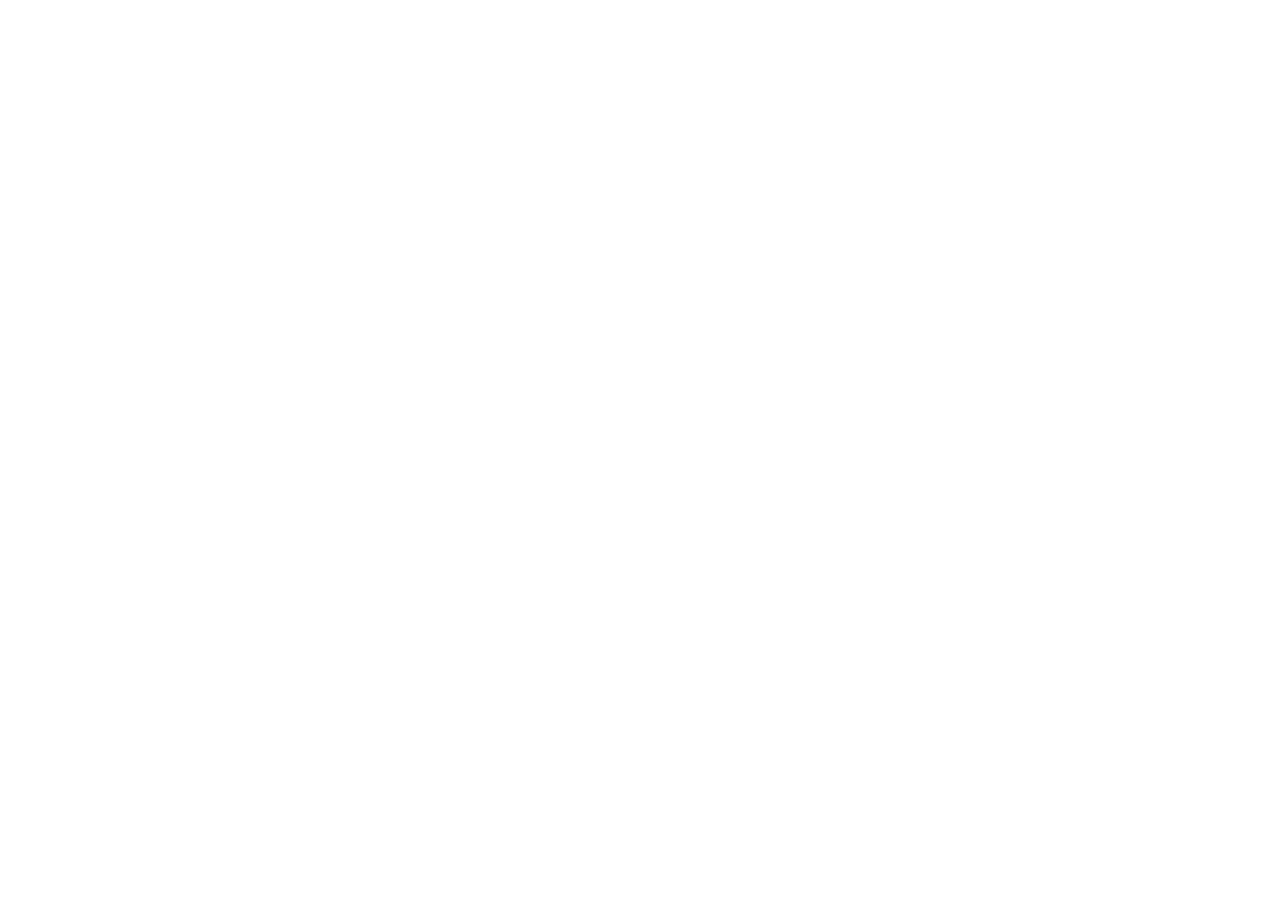
==== modal_window/pop_up.html @ 506980aa "2024/10/04" ====
<!DOCTYPE html>
<html lang="en">
<head>
    <meta charset="UTF-8">
    <meta name="viewport" content="width=device-width, initial-scale=1.0">
    <link rel="stylesheet" href="css/pop_up.css">
    <title>Pop up</title>
</head>
<body>
    

    <script src="js/pop_up.js"></script>
</body>
</html>
---- modal_window/css/pop_up.css ----
* {
  padding: 0px;
  margin: 0px;
  border: 0px;
}

*,
*::before,
*::after {
  -webkit-box-sizing: border-box;
          box-sizing: border-box;
}

*::before,
*::after {
  display: inline-block;
}

html,
body {
  height: 100%;
}

body {
  color: #000;
  line-height: 1;
  font-family: "Helvetica Neue", Helvetica, Arial;
  font-size: 16;
  -ms-text-size-adjust: 100%;
  -moz-text-size-adjust: 100%;
  -webkit-text-size-adjust: 100%;
  -webkit-font-smoothing: antialiased;
  -moz-osx-font-smoothing: grayscale;
}

input,
button,
textarea {
  font-family: "Helvetica Neue", Helvetica, Arial;
  font-size: inherit;
  line-height: inherit;
  color: inherit;
  background-color: transparent;
}

input,
textarea {
  width: 100%;
}

button,
select,
option {
  cursor: pointer;
}

a {
  display: inline-block;
  color: inherit;
  text-decoration: none;
}

ul li {
  list-style: none;
}

img {
  vertical-align: top;
}

h1,
h2,
h3,
h4,
h5,
h6 {
  font-weight: inherit;
  font-size: inherit;
}

[class*=__row] {
  max-width: 80rem;
  margin: 0 auto;
  padding: 0 0.9375rem;
}/*# sourceMappingURL=pop_up.css.map */
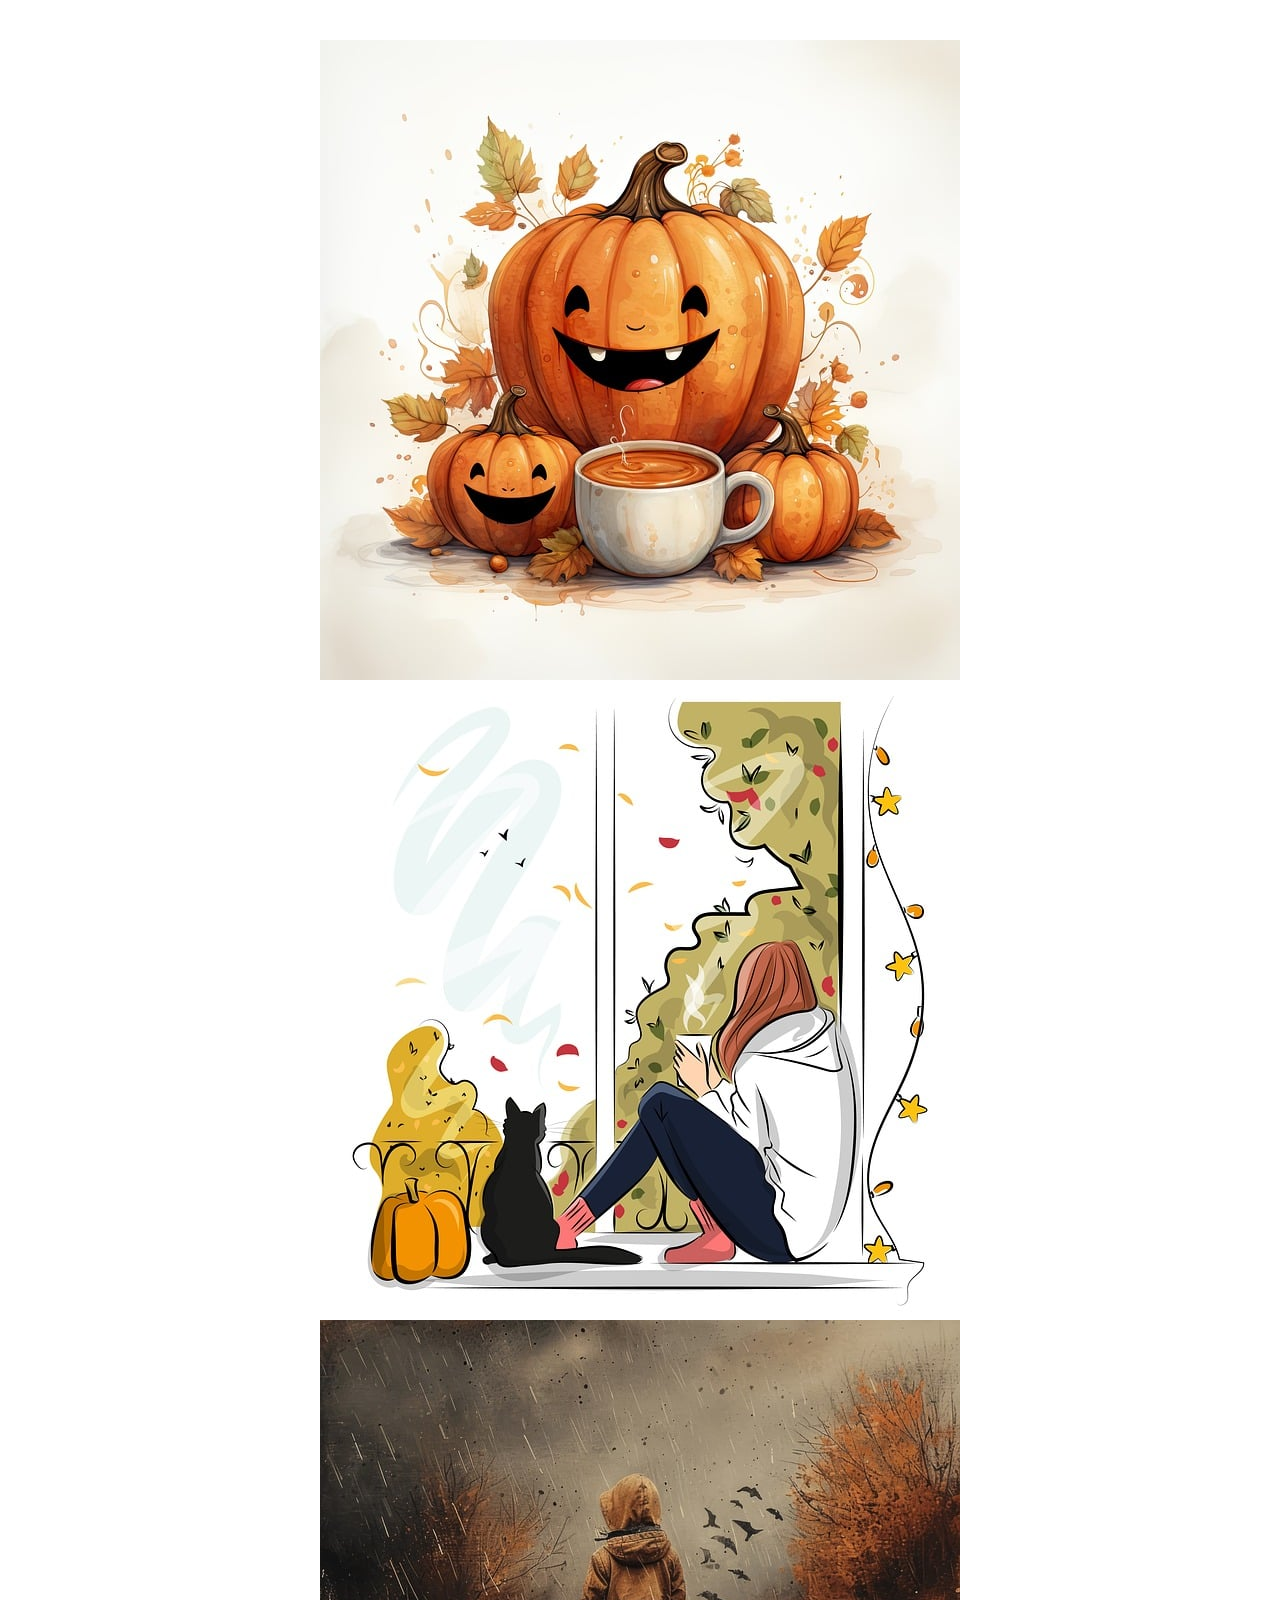
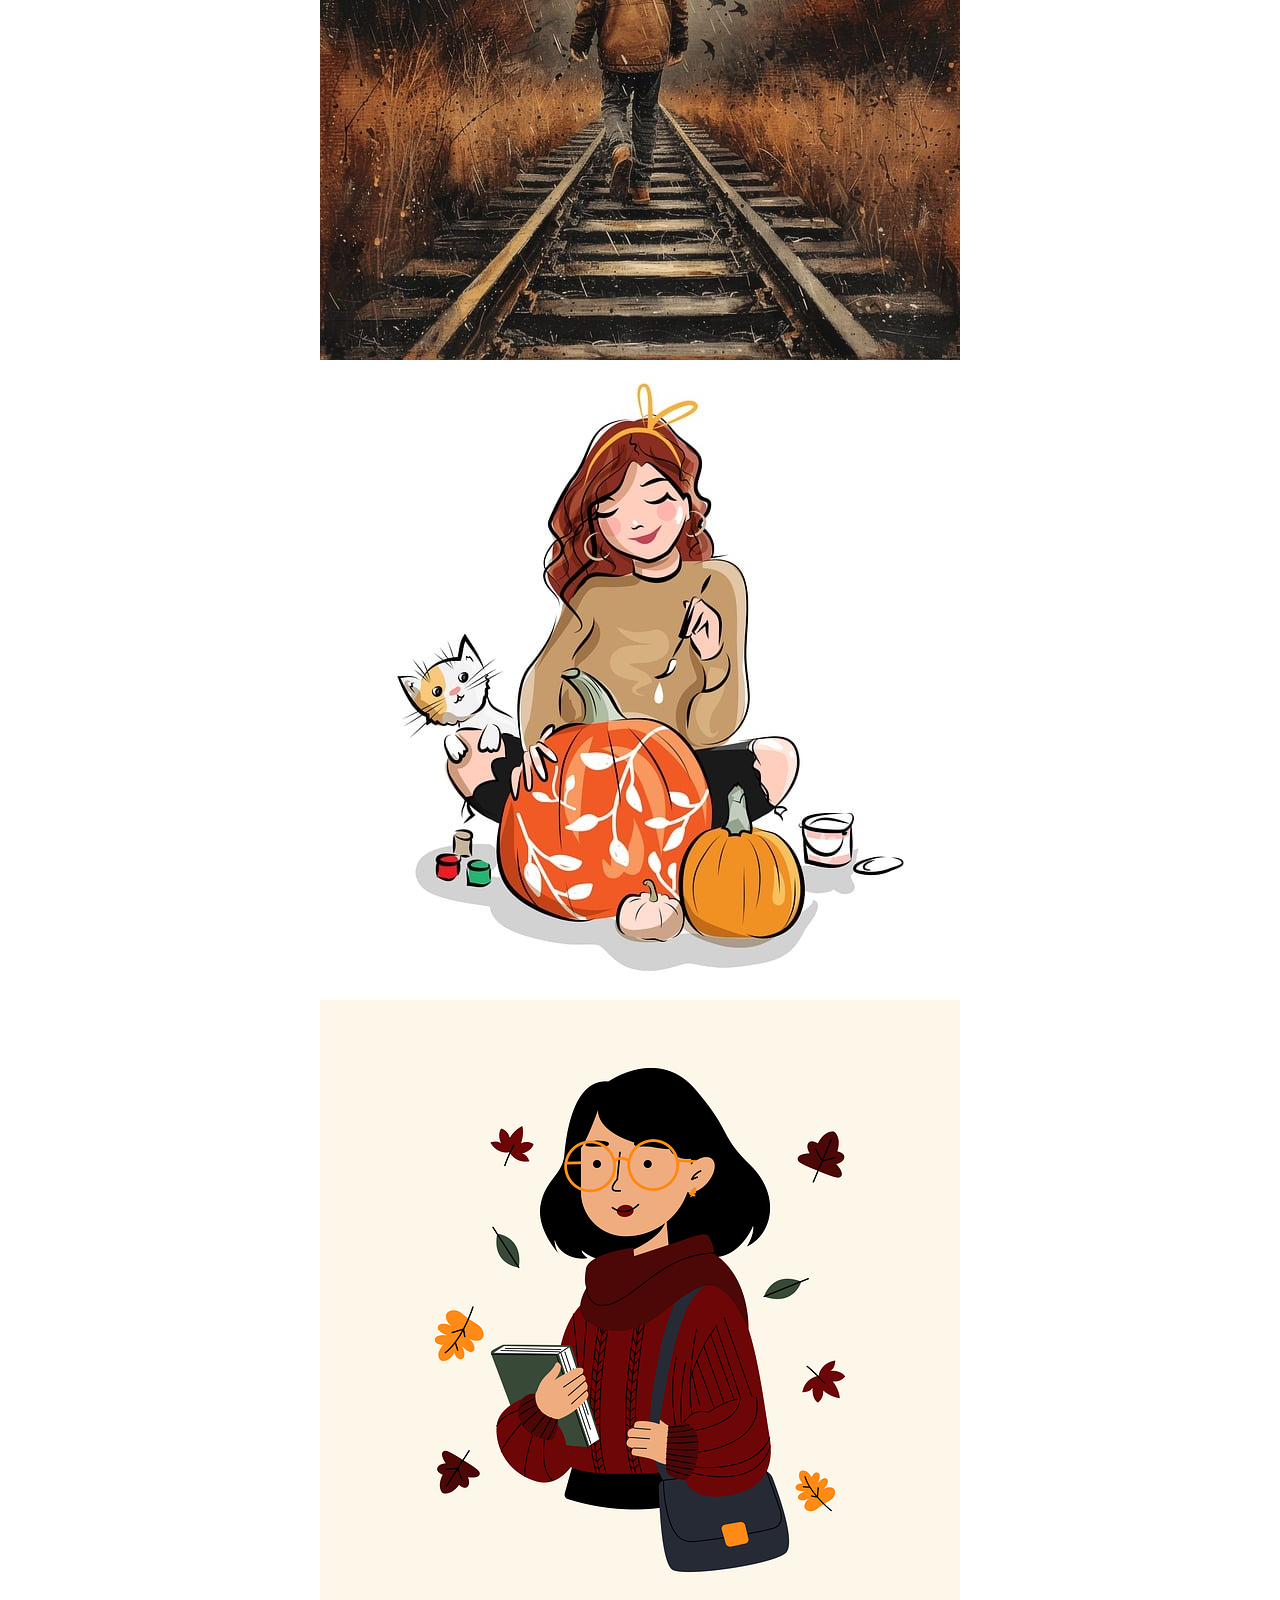
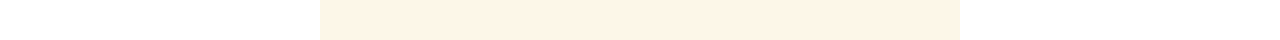
==== commit 37e76171: "1. added popUp 2. realised emergence close button after open popup 3. realised disappearing popup af" ====
--- a/modal_window/pop_up.html
+++ b/modal_window/pop_up.html
@@ -1,14 +1,40 @@
 <!DOCTYPE html>
 <html lang="en">
-<head>
-    <meta charset="UTF-8">
-    <meta name="viewport" content="width=device-width, initial-scale=1.0">
-    <link rel="stylesheet" href="css/pop_up.css">
+  <head>
+    <meta charset="UTF-8" />
+    <meta name="viewport" content="width=device-width, initial-scale=1.0" />
+    <link rel="stylesheet" href="css/pop_up.css" />
     <title>Pop up</title>
-</head>
-<body>
-    
+  </head>
+  <body>
+    <div class="wrapper">
+      <div class="content">
+        <div class="galerry">
+          <div class="galerry__container">
+            <div class="galerry__item"><img src="img/640_640/autumn_8281637_640.jpg" alt="" /></div>
+            <div class="galerry__item"><img src="img/640_640/fall_8321122_640.jpg" alt="" /></div>
+            <div class="galerry__item"><img src="img/640_640/rail_road-8883458_640.jpg" alt="" /></div>
+            <div class="galerry__item"><img src="img/640_640/woman_6691311_640.jpg" alt="" /></div>
+            <div class="galerry__item"><img src="img/640_640/woman_9009013_640.png" alt="" /></div>
+          </div>
+        </div>
+        <!-- modal-window -->
+        <div class="modal-window">
+          <div class="modal-window__container">
+            <div class="modal-window__body">
+              <div class="modal-window__close">
+                <p data-closemodal class="modal-window__close">&times;</p>
+              </div>
+              <div class="modal-window__img">
+                <img src="img/typewriter_640.jpg" alt="typewriter_640" />
+              </div>
+            </div>
+          </div>
+        </div>
+        <!-- end modal-window -->
+      </div>
+    </div>
 
     <script src="js/pop_up.js"></script>
-</body>
-</html>+  </body>
+</html>
--- a/modal_window/css/pop_up.css
+++ b/modal_window/css/pop_up.css
@@ -1,3 +1,4 @@
+@charset "UTF-8";
 * {
   padding: 0px;
   margin: 0px;
@@ -79,7 +80,75 @@
 }
 
 [class*=__row] {
-  max-width: 80rem;
+  max-width: 91.875rem;
   margin: 0 auto;
   padding: 0 0.9375rem;
+}
+
+.galerry__container {
+  max-width: 640px;
+  margin: 40px auto;
+}
+.galerry__item img {
+  width: 100%;
+  height: auto;
+  -o-object-fit: cover;
+     object-fit: cover;
+}
+
+.modal-window {
+  /* ------- подложка модального окна ------- */
+  position: fixed;
+  top: 0;
+  left: 0;
+  z-index: 1;
+  display: none;
+  width: 100%;
+  height: 100%;
+  overflow: hidden;
+  background-color: rgba(0, 0, 0, 0.5);
+}
+.modal-window__container {
+  max-width: 640px;
+  margin: 40px auto;
+}
+.modal-window__body {
+  position: relative;
+  display: -webkit-box;
+  display: -ms-flexbox;
+  display: flex;
+  -webkit-box-orient: vertical;
+  -webkit-box-direction: normal;
+      -ms-flex-direction: column;
+          flex-direction: column;
+  -webkit-box-align: center;
+      -ms-flex-align: center;
+          align-items: center;
+  width: 100%;
+  padding: 40px;
+  background-color: rgb(255, 228, 196);
+  border: 1px solid rgba(0, 0, 0, 0.2);
+  border-radius: 1%;
+  max-height: 80vh;
+  overflow-y: auto;
+}
+.modal-window__close {
+  position: absolute;
+  top: 5px;
+  right: 10px;
+  font-weight: 900;
+  font-size: 30px;
+  color: rgb(0, 0, 0);
+  opacity: 0.8;
+  font-weight: 700;
+  border: none;
+  background-color: transparent;
+  cursor: pointer;
+}
+.modal-window__img img {
+  border-radius: 1.5%;
+  width: 100%;
+  height: auto;
+  -o-object-fit: cover;
+     object-fit: cover;
 }/*# sourceMappingURL=pop_up.css.map */